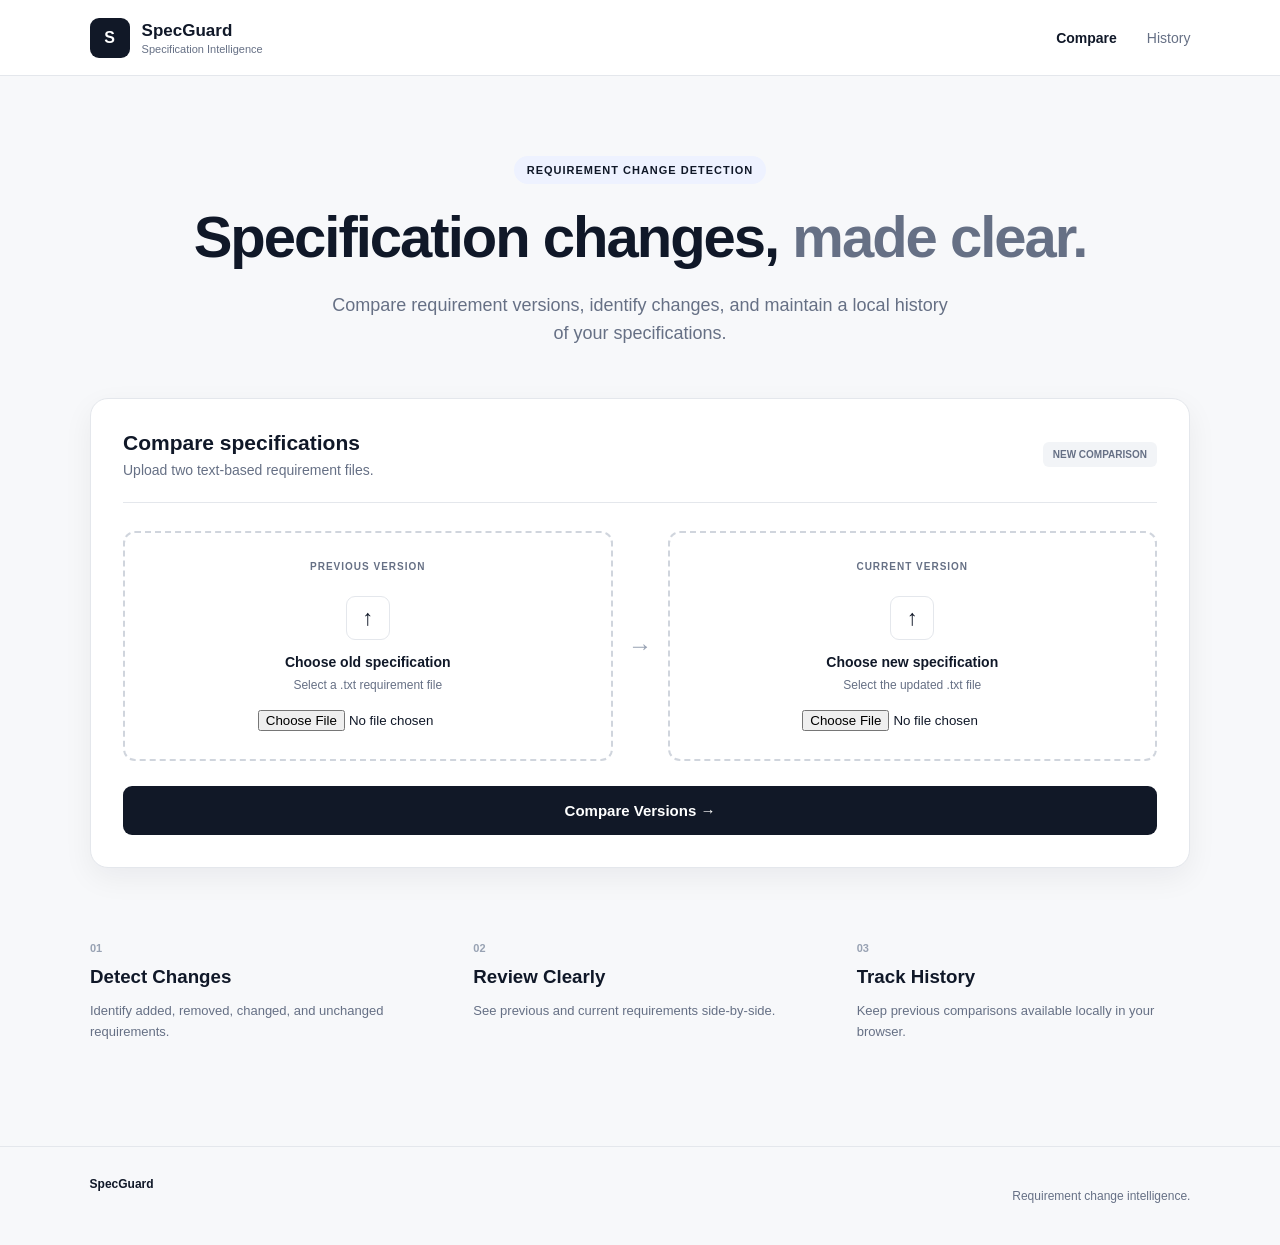
==== index.html @ 5589258a "Add GitHub Pages frontend" ====
<!DOCTYPE html>
<html lang="en">

<head>
    <meta charset="UTF-8">
    <meta name="viewport" content="width=device-width, initial-scale=1.0">

    <title>SpecGuard | Specification Change Detection</title>

    <link rel="stylesheet" href="static/style.css">
</head>

<body>

<nav class="navbar">
    <a href="#" class="brand" onclick="showComparePage()">
        <div class="brand-icon">S</div>

        <div>
            <span class="brand-name">SpecGuard</span>
            <span class="brand-tagline">
                Specification Intelligence
            </span>
        </div>
    </a>

    <div class="nav-links">
        <a href="#"
           id="compareNav"
           class="active"
           onclick="showComparePage()">
            Compare
        </a>

        <a href="#"
           id="historyNav"
           onclick="showHistoryPage()">
            History
        </a>
    </div>
</nav>


<main>

    <!-- COMPARE PAGE -->

    <div id="comparePage">

        <section class="hero">

            <div class="hero-badge">
                REQUIREMENT CHANGE DETECTION
            </div>

            <h1>
                Specification changes,
                <span>made clear.</span>
            </h1>

            <p>
                Compare requirement versions, identify changes,
                and maintain a local history of your specifications.
            </p>

        </section>


        <section class="comparison-card">

            <div class="card-header">

                <div>
                    <h2>Compare specifications</h2>

                    <p>
                        Upload two text-based requirement files.
                    </p>
                </div>

                <div class="step">
                    NEW COMPARISON
                </div>

            </div>


            <form id="comparisonForm">

                <div class="upload-grid">

                    <label class="upload-panel">

                        <span class="file-label">
                            PREVIOUS VERSION
                        </span>

                        <div class="upload-icon">↑</div>

                        <strong>
                            Choose old specification
                        </strong>

                        <span class="upload-description">
                            Select a .txt requirement file
                        </span>

                        <input
                            type="file"
                            id="oldFile"
                            accept=".txt"
                            required
                        >

                    </label>


                    <div class="arrow">
                        →
                    </div>


                    <label class="upload-panel">

                        <span class="file-label">
                            CURRENT VERSION
                        </span>

                        <div class="upload-icon">↑</div>

                        <strong>
                            Choose new specification
                        </strong>

                        <span class="upload-description">
                            Select the updated .txt file
                        </span>

                        <input
                            type="file"
                            id="newFile"
                            accept=".txt"
                            required
                        >

                    </label>

                </div>


                <button
                    class="compare-button"
                    type="submit"
                >
                    Compare Versions
                    <span>→</span>
                </button>

            </form>

        </section>


        <section class="features">

            <div>
                <span>01</span>

                <h3>Detect Changes</h3>

                <p>
                    Identify added, removed, changed,
                    and unchanged requirements.
                </p>
            </div>


            <div>
                <span>02</span>

                <h3>Review Clearly</h3>

                <p>
                    See previous and current requirements
                    side-by-side.
                </p>
            </div>


            <div>
                <span>03</span>

                <h3>Track History</h3>

                <p>
                    Keep previous comparisons available
                    locally in your browser.
                </p>
            </div>

        </section>

    </div>


    <!-- RESULTS PAGE -->

    <div id="resultsPage" style="display: none;">

        <section class="page-heading">

            <div>
                <div class="hero-badge">
                    COMPARISON COMPLETE
                </div>

                <h1>
                    Specification changes
                </h1>

                <p>
                    Review the differences detected between
                    the previous and current versions.
                </p>
            </div>


            <button
                class="secondary-button"
                onclick="showComparePage()"
            >
                + New Comparison
            </button>

        </section>


        <section class="summary">

            <div>
                <strong id="changedCount">0</strong>
                <span>Changed</span>
            </div>

            <div>
                <strong id="addedCount">0</strong>
                <span>Added</span>
            </div>

            <div>
                <strong id="removedCount">0</strong>
                <span>Removed</span>
            </div>

            <div>
                <strong id="unchangedCount">0</strong>
                <span>Unchanged</span>
            </div>

        </section>


        <section class="results-card">

            <div class="card-header">

                <div>
                    <h2>Change details</h2>

                    <p id="comparisonFileNames">
                        Previous and current requirements
                        shown side-by-side.
                    </p>
                </div>

            </div>


            <div class="table-wrapper">

                <table>

                    <thead>
                        <tr>
                            <th>Status</th>
                            <th>Previous Requirement</th>
                            <th>Current Requirement</th>
                        </tr>
                    </thead>

                    <tbody id="resultsBody">
                    </tbody>

                </table>

            </div>

        </section>


        <div class="bottom-actions">

            <button
                class="secondary-button"
                onclick="showComparePage()"
            >
                Compare Another Version
            </button>


            <div class="result-actions">

                <button
                    class="secondary-button"
                    onclick="downloadCurrentCSV()"
                >
                    Download CSV
                </button>


                <button
                    class="primary-link button-link"
                    onclick="showHistoryPage()"
                >
                    View History →
                </button>

            </div>

        </div>

    </div>


    <!-- HISTORY PAGE -->

    <div id="historyPage" style="display: none;">

        <section class="page-heading">

            <div>
                <div class="hero-badge">
                    AUDIT TRAIL
                </div>

                <h1>
                    Comparison history
                </h1>

                <p>
                    Review specification comparisons saved
                    in this browser.
                </p>
            </div>


            <button
                class="secondary-button"
                onclick="showComparePage()"
            >
                + New Comparison
            </button>

        </section>


        <section class="results-card">

            <div class="card-header">

                <div>
                    <h2>
                        Previous comparisons
                    </h2>

                    <p>
                        History is stored locally in
                        your browser.
                    </p>
                </div>

            </div>


            <div class="table-wrapper">

                <table>

                    <thead>
                        <tr>
                            <th>ID</th>
                            <th>Previous File</th>
                            <th>Current File</th>
                            <th>Changed</th>
                            <th>Added</th>
                            <th>Removed</th>
                            <th>Unchanged</th>
                            <th>Created</th>
                            <th></th>
                        </tr>
                    </thead>

                    <tbody id="historyBody">
                    </tbody>

                </table>

            </div>

        </section>

    </div>

</main>


<footer>
    <span>SpecGuard</span>

    <p>
        Requirement change intelligence.
    </p>
</footer>


<script>
const SIMILARITY_THRESHOLD = 0.55;

let currentComparison = null;


/*
    Similarity implementation for the static
    GitHub Pages version.

    This uses normalized Levenshtein similarity.
*/
function similarity(text1, text2) {

    const a = text1.toLowerCase().trim();
    const b = text2.toLowerCase().trim();

    if (a === b) {
        return 1;
    }

    const matrix = [];

    for (let i = 0; i <= b.length; i++) {
        matrix[i] = [i];
    }

    for (let j = 0; j <= a.length; j++) {
        matrix[0][j] = j;
    }

    for (let i = 1; i <= b.length; i++) {

        for (let j = 1; j <= a.length; j++) {

            if (b.charAt(i - 1) === a.charAt(j - 1)) {

                matrix[i][j] =
                    matrix[i - 1][j - 1];

            } else {

                matrix[i][j] = Math.min(
                    matrix[i - 1][j - 1] + 1,
                    matrix[i][j - 1] + 1,
                    matrix[i - 1][j] + 1
                );
            }
        }
    }

    const distance =
        matrix[b.length][a.length];

    const maxLength =
        Math.max(a.length, b.length);

    if (maxLength === 0) {
        return 1;
    }

    return 1 - (distance / maxLength);
}


function compareRequirements(
    oldRequirements,
    newRequirements
) {

    const results = [];

    const matchedNew = new Set();
    const matchedOld = new Set();


    /*
        PASS 1:
        Exact matches
    */
    oldRequirements.forEach(
        (oldRequirement, oldIndex) => {

            for (
                let newIndex = 0;
                newIndex < newRequirements.length;
                newIndex++
            ) {

                if (matchedNew.has(newIndex)) {
                    continue;
                }

                if (
                    oldRequirement.trim() ===
                    newRequirements[newIndex].trim()
                ) {

                    results.push({
                        status: "UNCHANGED",
                        old: oldRequirement,
                        new: newRequirements[newIndex],
                        similarity: 1
                    });

                    matchedOld.add(oldIndex);
                    matchedNew.add(newIndex);

                    break;
                }
            }
        }
    );


    /*
        PASS 2:
        Similar requirements
    */
    oldRequirements.forEach(
        (oldRequirement, oldIndex) => {

            if (matchedOld.has(oldIndex)) {
                return;
            }

            let bestScore = 0;
            let bestNewIndex = null;


            newRequirements.forEach(
                (newRequirement, newIndex) => {

                    if (matchedNew.has(newIndex)) {
                        return;
                    }

                    const score = similarity(
                        oldRequirement,
                        newRequirement
                    );

                    if (score > bestScore) {
                        bestScore = score;
                        bestNewIndex = newIndex;
                    }
                }
            );


            if (
                bestNewIndex !== null &&
                bestScore >= SIMILARITY_THRESHOLD
            ) {

                results.push({
                    status: "CHANGED",
                    old: oldRequirement,
                    new: newRequirements[bestNewIndex],
                    similarity:
                        Number(bestScore.toFixed(2))
                });

                matchedNew.add(bestNewIndex);

            } else {

                results.push({
                    status: "REMOVED",
                    old: oldRequirement,
                    new: null,
                    similarity: 0
                });
            }
        }
    );


    /*
        PASS 3:
        Remaining new requirements
    */
    newRequirements.forEach(
        (newRequirement, newIndex) => {

            if (!matchedNew.has(newIndex)) {

                results.push({
                    status: "ADDED",
                    old: null,
                    new: newRequirement,
                    similarity: 0
                });
            }
        }
    );


    return results;
}


function buildSummary(results) {

    return {
        changed:
            results.filter(
                result =>
                    result.status === "CHANGED"
            ).length,

        added:
            results.filter(
                result =>
                    result.status === "ADDED"
            ).length,

        removed:
            results.filter(
                result =>
                    result.status === "REMOVED"
            ).length,

        unchanged:
            results.filter(
                result =>
                    result.status === "UNCHANGED"
            ).length
    };
}


function parseRequirements(text) {

    return text
        .split(/\r?\n/)
        .map(line => line.trim())
        .filter(line => line.length > 0);
}


function escapeHTML(value) {

    if (value === null || value === undefined) {
        return "—";
    }

    const div = document.createElement("div");

    div.textContent = value;

    return div.innerHTML;
}


document
    .getElementById("comparisonForm")
    .addEventListener(
        "submit",
        async function(event) {

            event.preventDefault();

            const oldFile =
                document.getElementById("oldFile")
                    .files[0];

            const newFile =
                document.getElementById("newFile")
                    .files[0];


            if (!oldFile || !newFile) {

                alert(
                    "Please select both specification files."
                );

                return;
            }


            if (
                !oldFile.name.toLowerCase().endsWith(".txt") ||
                !newFile.name.toLowerCase().endsWith(".txt")
            ) {

                alert(
                    "Only .txt files are supported."
                );

                return;
            }


            const oldText =
                await oldFile.text();

            const newText =
                await newFile.text();


            const oldRequirements =
                parseRequirements(oldText);

            const newRequirements =
                parseRequirements(newText);


            if (
                oldRequirements.length === 0 ||
                newRequirements.length === 0
            ) {

                alert(
                    "Specification files cannot be empty."
                );

                return;
            }


            const results =
                compareRequirements(
                    oldRequirements,
                    newRequirements
                );


            const summary =
                buildSummary(results);


            currentComparison = {
                id: Date.now(),
                oldFilename: oldFile.name,
                newFilename: newFile.name,
                createdAt:
                    new Date().toLocaleString(),
                summary: summary,
                results: results
            };


            saveHistory(currentComparison);

            renderResults(currentComparison);

            showResultsPage();
        }
    );


function renderResults(comparison) {

    document.getElementById(
        "changedCount"
    ).textContent =
        comparison.summary.changed;

    document.getElementById(
        "addedCount"
    ).textContent =
        comparison.summary.added;

    document.getElementById(
        "removedCount"
    ).textContent =
        comparison.summary.removed;

    document.getElementById(
        "unchangedCount"
    ).textContent =
        comparison.summary.unchanged;


    document.getElementById(
        "comparisonFileNames"
    ).textContent =
        comparison.oldFilename +
        " → " +
        comparison.newFilename;


    const body =
        document.getElementById(
            "resultsBody"
        );


    body.innerHTML = "";


    comparison.results.forEach(
        result => {

            const row =
                document.createElement("tr");


            row.innerHTML = `
                <td>
                    <span class="status-badge ${result.status.toLowerCase()}">
                        ${escapeHTML(result.status)}
                    </span>
                </td>

                <td>
                    ${escapeHTML(result.old)}
                </td>

                <td>
                    ${escapeHTML(result.new)}
                </td>
            `;


            body.appendChild(row);
        }
    );
}


function getHistory() {

    try {

        return JSON.parse(
            localStorage.getItem(
                "specguardHistory"
            )
        ) || [];

    } catch (error) {

        return [];
    }
}


function saveHistory(comparison) {

    const history =
        getHistory();


    history.unshift(comparison);


    /*
        Keep the most recent 50 comparisons
        so browser storage does not grow forever.
    */
    const limitedHistory =
        history.slice(0, 50);


    localStorage.setItem(
        "specguardHistory",
        JSON.stringify(limitedHistory)
    );
}


function renderHistory() {

    const history =
        getHistory();


    const body =
        document.getElementById(
            "historyBody"
        );


    body.innerHTML = "";


    if (history.length === 0) {

        body.innerHTML = `
            <tr>
                <td colspan="9">
                    No comparisons have been saved yet.
                </td>
            </tr>
        `;

        return;
    }


    history.forEach(
        (comparison, index) => {

            const row =
                document.createElement("tr");


            row.innerHTML = `
                <td>
                    #${history.length - index}
                </td>

                <td>
                    ${escapeHTML(
                        comparison.oldFilename
                    )}
                </td>

                <td>
                    ${escapeHTML(
                        comparison.newFilename
                    )}
                </td>

                <td>
                    ${comparison.summary.changed}
                </td>

                <td>
                    ${comparison.summary.added}
                </td>

                <td>
                    ${comparison.summary.removed}
                </td>

                <td>
                    ${comparison.summary.unchanged}
                </td>

                <td>
                    ${escapeHTML(
                        comparison.createdAt
                    )}
                </td>

                <td>
                    <button
                        class="primary-link button-link"
                        onclick="openHistory(${comparison.id})"
                    >
                        View →
                    </button>
                </td>
            `;


            body.appendChild(row);
        }
    );
}


function openHistory(id) {

    const history =
        getHistory();


    const comparison =
        history.find(
            item => item.id === id
        );


    if (!comparison) {
        return;
    }


    currentComparison =
        comparison;


    renderResults(
        comparison
    );


    showResultsPage();
}


function downloadCurrentCSV() {

    if (!currentComparison) {
        return;
    }


    const rows = [

        [
            "SpecGuard Comparison Report"
        ],

        [
            "Previous File",
            currentComparison.oldFilename
        ],

        [
            "Current File",
            currentComparison.newFilename
        ],

        [
            "Created",
            currentComparison.createdAt
        ],

        [],

        [
            "Status",
            "Previous Requirement",
            "Current Requirement",
            "Similarity"
        ]
    ];


    currentComparison.results.forEach(
        result => {

            rows.push([
                result.status,
                result.old || "",
                result.new || "",
                result.similarity
            ]);
        }
    );


    const csv =
        rows
            .map(
                row =>
                    row
                        .map(csvEscape)
                        .join(",")
            )
            .join("\n");


    const blob =
        new Blob(
            [csv],
            {
                type:
                    "text/csv;charset=utf-8;"
            }
        );


    const url =
        URL.createObjectURL(blob);


    const link =
        document.createElement("a");


    link.href = url;

    link.download =
        "specguard_comparison.csv";


    document.body.appendChild(link);

    link.click();

    document.body.removeChild(link);

    URL.revokeObjectURL(url);
}


function csvEscape(value) {

    const text =
        String(
            value ?? ""
        );


    return (
        '"' +
        text.replace(
            /"/g,
            '""'
        ) +
        '"'
    );
}


function hidePages() {

    document.getElementById(
        "comparePage"
    ).style.display = "none";

    document.getElementById(
        "resultsPage"
    ).style.display = "none";

    document.getElementById(
        "historyPage"
    ).style.display = "none";


    document.getElementById(
        "compareNav"
    ).classList.remove("active");

    document.getElementById(
        "historyNav"
    ).classList.remove("active");
}


function showComparePage() {

    hidePages();

    document.getElementById(
        "comparePage"
    ).style.display = "block";

    document.getElementById(
        "compareNav"
    ).classList.add("active");

    window.scrollTo(0, 0);
}


function showResultsPage() {

    hidePages();

    document.getElementById(
        "resultsPage"
    ).style.display = "block";

    document.getElementById(
        "compareNav"
    ).classList.add("active");

    window.scrollTo(0, 0);
}


function showHistoryPage() {

    hidePages();

    renderHistory();

    document.getElementById(
        "historyPage"
    ).style.display = "block";

    document.getElementById(
        "historyNav"
    ).classList.add("active");

    window.scrollTo(0, 0);
}
</script>

</body>
</html>
---- static/style.css ----
* {
    box-sizing: border-box;
}

body {
    margin: 0;
    background: #f7f8fa;
    color: #101828;
    font-family: Arial, Helvetica, sans-serif;
}

/* NAVIGATION */

.navbar {
    height: 76px;
    padding: 0 7%;
    background: white;
    border-bottom: 1px solid #e4e7ec;
    display: flex;
    align-items: center;
    justify-content: space-between;
}

.brand {
    display: flex;
    align-items: center;
    gap: 12px;
    text-decoration: none;
    color: #101828;
}

.brand-icon {
    width: 40px;
    height: 40px;
    background: #111827;
    color: white;
    border-radius: 9px;
    display: flex;
    align-items: center;
    justify-content: center;
    font-weight: bold;
}

.brand-name {
    display: block;
    font-size: 17px;
    font-weight: bold;
}

.brand-tagline {
    display: block;
    margin-top: 2px;
    color: #667085;
    font-size: 11px;
}

.nav-links {
    display: flex;
    gap: 30px;
}

.nav-links a {
    color: #667085;
    text-decoration: none;
    font-size: 14px;
}

.nav-links a:hover,
.nav-links a.active {
    color: #101828;
    font-weight: 600;
}

/* MAIN */

main {
    width: 90%;
    max-width: 1100px;
    margin: auto;
}

/* HERO */

.hero {
    text-align: center;
    padding: 80px 20px 50px;
}

.hero-badge {
    display: inline-block;
    background: #eef2ff;
    padding: 8px 13px;
    border-radius: 20px;
    font-size: 11px;
    font-weight: bold;
    letter-spacing: 1px;
    margin-bottom: 22px;
}

.hero h1 {
    margin: 0;
    font-size: 58px;
    line-height: 1.08;
    letter-spacing: -2px;
}

.hero h1 span {
    color: #667085;
}

.hero p {
    max-width: 620px;
    margin: 22px auto 0;
    color: #667085;
    font-size: 18px;
    line-height: 1.6;
}

/* COMPARISON CARD */

.comparison-card {
    background: white;
    border: 1px solid #e4e7ec;
    border-radius: 18px;
    padding: 32px;
    box-shadow: 0 10px 30px rgba(16, 24, 40, 0.06);
}

.card-header {
    display: flex;
    justify-content: space-between;
    align-items: center;
    padding-bottom: 24px;
    border-bottom: 1px solid #e4e7ec;
}

.card-header h2 {
    margin: 0 0 7px;
    font-size: 21px;
}

.card-header p {
    margin: 0;
    color: #667085;
    font-size: 14px;
}

.step {
    background: #f2f4f7;
    color: #667085;
    padding: 7px 10px;
    border-radius: 6px;
    font-size: 10px;
    font-weight: bold;
}

/* FILE UPLOAD */

.upload-grid {
    display: grid;
    grid-template-columns: 1fr 55px 1fr;
    align-items: center;
    margin-top: 28px;
}

.upload-panel {
    min-height: 230px;
    padding: 28px;
    border: 2px dashed #d0d5dd;
    border-radius: 12px;
    display: flex;
    flex-direction: column;
    align-items: center;
    justify-content: center;
    cursor: pointer;
}

.upload-panel:hover {
    border-color: #667085;
    background: #fafafa;
}

.file-label {
    color: #667085;
    font-size: 10px;
    font-weight: bold;
    letter-spacing: 1px;
    margin-bottom: 24px;
}

.upload-icon {
    width: 44px;
    height: 44px;
    border: 1px solid #e4e7ec;
    border-radius: 9px;
    display: flex;
    align-items: center;
    justify-content: center;
    margin-bottom: 14px;
    font-size: 22px;
}

.upload-panel strong {
    font-size: 14px;
}

.upload-description {
    color: #667085;
    font-size: 12px;
    margin: 8px 0 18px;
}

.upload-panel input {
    max-width: 220px;
}

.arrow {
    text-align: center;
    color: #98a2b3;
    font-size: 24px;
}

/* BUTTON */

.compare-button {
    width: 100%;
    margin-top: 25px;
    padding: 16px;
    border: none;
    border-radius: 9px;
    background: #111827;
    color: white;
    font-size: 15px;
    font-weight: bold;
    cursor: pointer;
}

.compare-button:hover {
    background: #344054;
}

/* FEATURES */

.features {
    display: grid;
    grid-template-columns: repeat(3, 1fr);
    gap: 50px;
    margin: 70px 0 90px;
}

.features span {
    color: #98a2b3;
    font-size: 11px;
    font-weight: bold;
}

.features h3 {
    margin: 10px 0 8px;
}

.features p {
    color: #667085;
    font-size: 13px;
    line-height: 1.6;
}

/* FOOTER */

footer {
    padding: 30px 7%;
    border-top: 1px solid #e4e7ec;
    display: flex;
    justify-content: space-between;
    color: #667085;
    font-size: 12px;
}

footer span {
    color: #101828;
    font-weight: bold;
}

/* MOBILE */

@media (max-width: 700px) {
    .hero h1 {
        font-size: 42px;
    }

    .upload-grid {
        grid-template-columns: 1fr;
        gap: 15px;
    }

    .arrow {
        transform: rotate(90deg);
    }

    .features {
        grid-template-columns: 1fr;
    }
}
.result-actions {
    display: flex;
    align-items: center;
    gap: 20px;
}

@media (max-width: 700px) {
    .result-actions {
        align-items: flex-start;
        flex-direction: column;
    }
}
button.secondary-button,
button.primary-link {
    font-family: inherit;
    cursor: pointer;
}

.button-link {
    border: none;
    background: transparent;
}
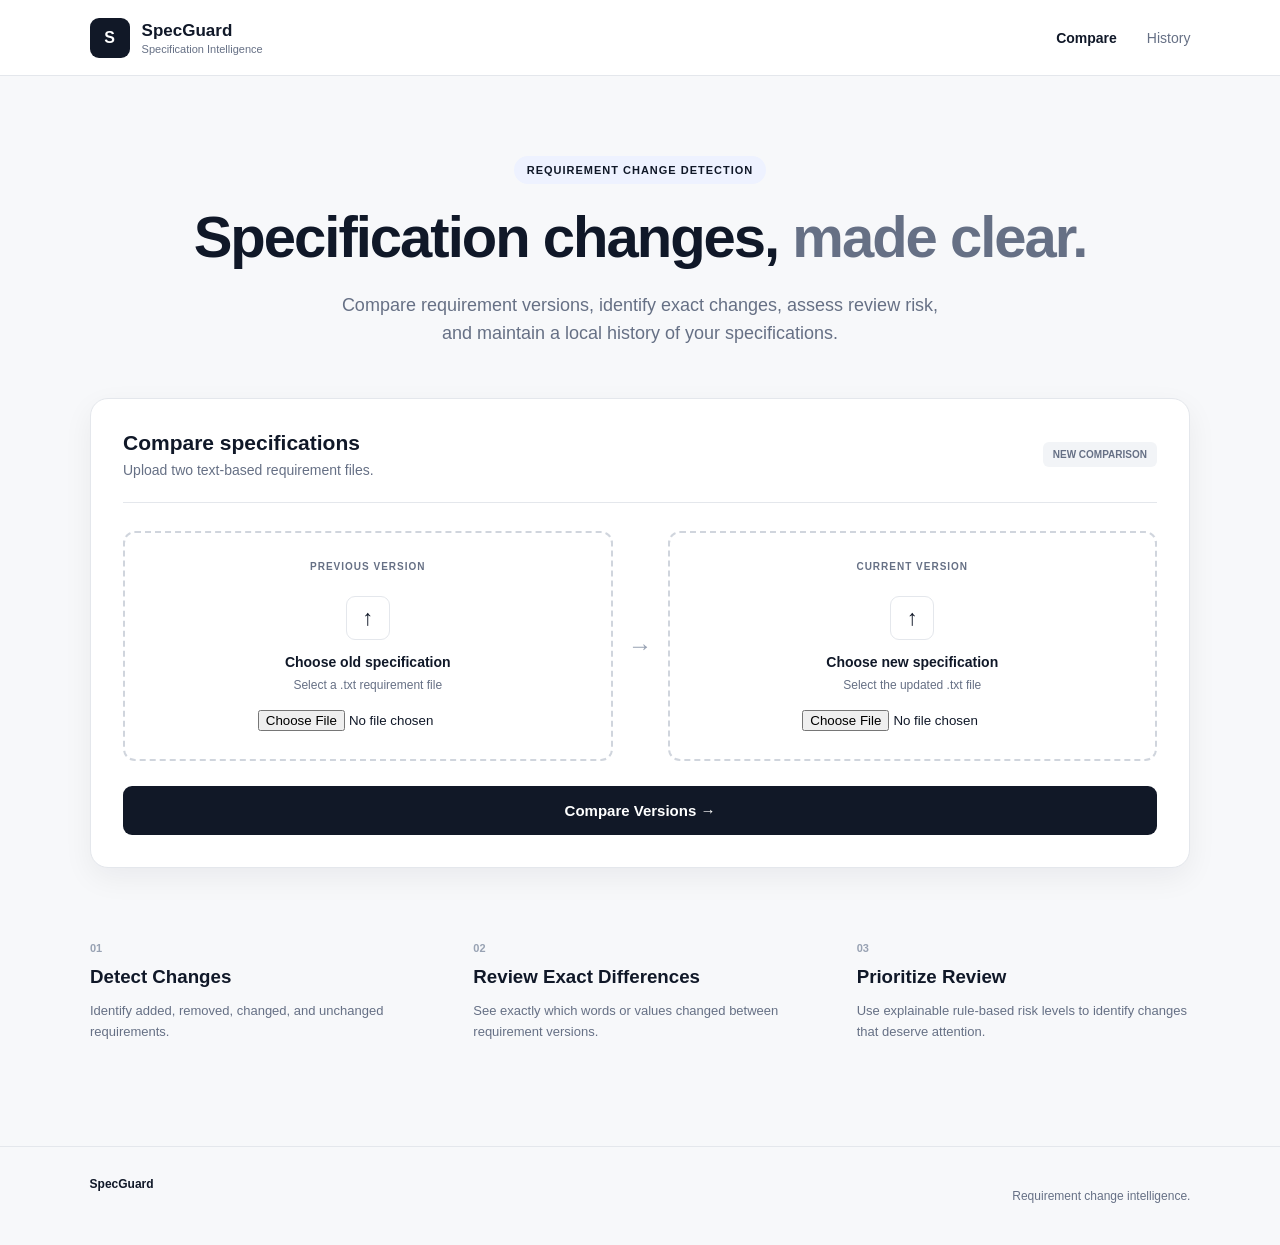
==== commit 709e816e: "Add change detail and risk analysis" ====
--- a/index.html
+++ b/index.html
@@ -13,7 +13,7 @@
 <body>
 
 <nav class="navbar">
-    <a href="#" class="brand" onclick="showComparePage()">
+    <a href="#" class="brand" onclick="showComparePage(); return false;">
         <div class="brand-icon">S</div>
 
         <div>
@@ -25,16 +25,20 @@
     </a>
 
     <div class="nav-links">
-        <a href="#"
-           id="compareNav"
-           class="active"
-           onclick="showComparePage()">
+        <a
+            href="#"
+            id="compareNav"
+            class="active"
+            onclick="showComparePage(); return false;"
+        >
             Compare
         </a>
 
-        <a href="#"
-           id="historyNav"
-           onclick="showHistoryPage()">
+        <a
+            href="#"
+            id="historyNav"
+            onclick="showHistoryPage(); return false;"
+        >
             History
         </a>
     </div>
@@ -43,7 +47,9 @@
 
 <main>
 
-    <!-- COMPARE PAGE -->
+    <!-- =====================================================
+         COMPARE PAGE
+    ====================================================== -->
 
     <div id="comparePage">
 
@@ -59,8 +65,9 @@
             </h1>
 
             <p>
-                Compare requirement versions, identify changes,
-                and maintain a local history of your specifications.
+                Compare requirement versions, identify exact changes,
+                assess review risk, and maintain a local history
+                of your specifications.
             </p>
 
         </section>
@@ -178,11 +185,11 @@
             <div>
                 <span>02</span>
 
-                <h3>Review Clearly</h3>
+                <h3>Review Exact Differences</h3>
 
                 <p>
-                    See previous and current requirements
-                    side-by-side.
+                    See exactly which words or values changed
+                    between requirement versions.
                 </p>
             </div>
 
@@ -190,11 +197,11 @@
             <div>
                 <span>03</span>
 
-                <h3>Track History</h3>
+                <h3>Prioritize Review</h3>
 
                 <p>
-                    Keep previous comparisons available
-                    locally in your browser.
+                    Use explainable rule-based risk levels
+                    to identify changes that deserve attention.
                 </p>
             </div>
 
@@ -203,7 +210,9 @@
     </div>
 
 
-    <!-- RESULTS PAGE -->
+    <!-- =====================================================
+         RESULTS PAGE
+    ====================================================== -->
 
     <div id="resultsPage" style="display: none;">
 
@@ -285,6 +294,8 @@
                             <th>Status</th>
                             <th>Previous Requirement</th>
                             <th>Current Requirement</th>
+                            <th>Detected Change</th>
+                            <th>Risk Analysis</th>
                         </tr>
                     </thead>
 
@@ -332,7 +343,9 @@
     </div>
 
 
-    <!-- HISTORY PAGE -->
+    <!-- =====================================================
+         HISTORY PAGE
+    ====================================================== -->
 
     <div id="historyPage" style="display: none;">
 
@@ -424,16 +437,24 @@
 
 
 <script>
+
 const SIMILARITY_THRESHOLD = 0.55;
 
+const SECURITY_KEYWORDS = [
+    "password",
+    "authentication",
+    "login",
+    "session",
+    "permission",
+    "access"
+];
+
 let currentComparison = null;
 
 
 /*
-    Similarity implementation for the static
-    GitHub Pages version.
-
-    This uses normalized Levenshtein similarity.
+    Normalized Levenshtein similarity for the
+    browser-based GitHub Pages version.
 */
 function similarity(text1, text2) {
 
@@ -458,7 +479,10 @@
 
         for (let j = 1; j <= a.length; j++) {
 
-            if (b.charAt(i - 1) === a.charAt(j - 1)) {
+            if (
+                b.charAt(i - 1) ===
+                a.charAt(j - 1)
+            ) {
 
                 matrix[i][j] =
                     matrix[i - 1][j - 1];
@@ -488,6 +512,214 @@
 }
 
 
+/*
+    Word-level change analysis.
+
+    Uses a longest-common-subsequence table to
+    identify words/values that were removed and added.
+*/
+function getChangeDetails(oldText, newText) {
+
+    const oldWords =
+        oldText.trim().split(/\s+/);
+
+    const newWords =
+        newText.trim().split(/\s+/);
+
+    const rows =
+        oldWords.length + 1;
+
+    const columns =
+        newWords.length + 1;
+
+    const dp = Array.from(
+        { length: rows },
+        () => Array(columns).fill(0)
+    );
+
+
+    for (let i = 1; i < rows; i++) {
+
+        for (let j = 1; j < columns; j++) {
+
+            if (
+                oldWords[i - 1] ===
+                newWords[j - 1]
+            ) {
+
+                dp[i][j] =
+                    dp[i - 1][j - 1] + 1;
+
+            } else {
+
+                dp[i][j] =
+                    Math.max(
+                        dp[i - 1][j],
+                        dp[i][j - 1]
+                    );
+            }
+        }
+    }
+
+
+    const removed = [];
+    const added = [];
+
+    let i = oldWords.length;
+    let j = newWords.length;
+
+
+    while (i > 0 && j > 0) {
+
+        if (
+            oldWords[i - 1] ===
+            newWords[j - 1]
+        ) {
+
+            i--;
+            j--;
+
+        } else if (
+            dp[i - 1][j] >=
+            dp[i][j - 1]
+        ) {
+
+            removed.unshift(
+                oldWords[i - 1]
+            );
+
+            i--;
+
+        } else {
+
+            added.unshift(
+                newWords[j - 1]
+            );
+
+            j--;
+        }
+    }
+
+
+    while (i > 0) {
+
+        removed.unshift(
+            oldWords[i - 1]
+        );
+
+        i--;
+    }
+
+
+    while (j > 0) {
+
+        added.unshift(
+            newWords[j - 1]
+        );
+
+        j--;
+    }
+
+
+    return {
+        removed: removed,
+        added: added
+    };
+}
+
+
+/*
+    Explainable rule-based risk analysis.
+
+    This is a review-priority heuristic.
+    It is not a prediction that a requirement is
+    objectively dangerous.
+*/
+function analyzeRisk(result) {
+
+    if (result.status === "UNCHANGED") {
+
+        return {
+            level: "NONE",
+            reason:
+                "Requirement did not change."
+        };
+    }
+
+
+    if (result.status === "ADDED") {
+
+        return {
+            level: "MEDIUM",
+            reason:
+                "A new requirement was added."
+        };
+    }
+
+
+    if (result.status === "REMOVED") {
+
+        return {
+            level: "HIGH",
+            reason:
+                "An existing requirement was removed."
+        };
+    }
+
+
+    if (result.status === "CHANGED") {
+
+        const newRequirement =
+            (result.new || "")
+                .toLowerCase();
+
+        const securitySensitive =
+            SECURITY_KEYWORDS.some(
+                keyword =>
+                    newRequirement.includes(
+                        keyword
+                    )
+            );
+
+
+        if (securitySensitive) {
+
+            return {
+                level: "HIGH",
+                reason:
+                    "Security-sensitive requirement was changed."
+            };
+        }
+
+
+        return {
+            level: "MEDIUM",
+            reason:
+                "Requirement was changed."
+        };
+    }
+
+
+    return {
+        level: "UNKNOWN",
+        reason:
+            "Unsupported comparison status."
+    };
+}
+
+
+/*
+    Compare two arrays of requirements.
+
+    Pass 1:
+    Match exact requirements.
+
+    Pass 2:
+    Match sufficiently similar requirements.
+
+    Pass 3:
+    Mark unmatched new requirements as added.
+*/
 function compareRequirements(
     oldRequirements,
     newRequirements
@@ -512,24 +744,42 @@
                 newIndex++
             ) {
 
-                if (matchedNew.has(newIndex)) {
+                if (
+                    matchedNew.has(newIndex)
+                ) {
                     continue;
                 }
+
 
                 if (
                     oldRequirement.trim() ===
                     newRequirements[newIndex].trim()
                 ) {
 
-                    results.push({
+                    const result = {
                         status: "UNCHANGED",
                         old: oldRequirement,
-                        new: newRequirements[newIndex],
-                        similarity: 1
-                    });
-
-                    matchedOld.add(oldIndex);
-                    matchedNew.add(newIndex);
+                        new:
+                            newRequirements[newIndex],
+                        similarity: 1,
+                        changes: {
+                            removed: [],
+                            added: []
+                        }
+                    };
+
+                    result.risk =
+                        analyzeRisk(result);
+
+                    results.push(result);
+
+                    matchedOld.add(
+                        oldIndex
+                    );
+
+                    matchedNew.add(
+                        newIndex
+                    );
 
                     break;
                 }
@@ -545,29 +795,48 @@
     oldRequirements.forEach(
         (oldRequirement, oldIndex) => {
 
-            if (matchedOld.has(oldIndex)) {
+            if (
+                matchedOld.has(oldIndex)
+            ) {
                 return;
             }
 
+
             let bestScore = 0;
             let bestNewIndex = null;
 
 
             newRequirements.forEach(
-                (newRequirement, newIndex) => {
-
-                    if (matchedNew.has(newIndex)) {
+                (
+                    newRequirement,
+                    newIndex
+                ) => {
+
+                    if (
+                        matchedNew.has(
+                            newIndex
+                        )
+                    ) {
                         return;
                     }
 
-                    const score = similarity(
-                        oldRequirement,
-                        newRequirement
-                    );
-
-                    if (score > bestScore) {
-                        bestScore = score;
-                        bestNewIndex = newIndex;
+
+                    const score =
+                        similarity(
+                            oldRequirement,
+                            newRequirement
+                        );
+
+
+                    if (
+                        score > bestScore
+                    ) {
+
+                        bestScore =
+                            score;
+
+                        bestNewIndex =
+                            newIndex;
                     }
                 }
             );
@@ -575,27 +844,61 @@
 
             if (
                 bestNewIndex !== null &&
-                bestScore >= SIMILARITY_THRESHOLD
+                bestScore >=
+                    SIMILARITY_THRESHOLD
             ) {
 
-                results.push({
+                const newRequirement =
+                    newRequirements[
+                        bestNewIndex
+                    ];
+
+
+                const result = {
                     status: "CHANGED",
                     old: oldRequirement,
-                    new: newRequirements[bestNewIndex],
+                    new: newRequirement,
                     similarity:
-                        Number(bestScore.toFixed(2))
-                });
-
-                matchedNew.add(bestNewIndex);
+                        Number(
+                            bestScore.toFixed(2)
+                        ),
+                    changes:
+                        getChangeDetails(
+                            oldRequirement,
+                            newRequirement
+                        )
+                };
+
+
+                result.risk =
+                    analyzeRisk(result);
+
+
+                results.push(result);
+
+                matchedNew.add(
+                    bestNewIndex
+                );
 
             } else {
 
-                results.push({
+                const result = {
                     status: "REMOVED",
                     old: oldRequirement,
                     new: null,
-                    similarity: 0
-                });
+                    similarity: 0,
+                    changes: {
+                        removed: [],
+                        added: []
+                    }
+                };
+
+
+                result.risk =
+                    analyzeRisk(result);
+
+
+                results.push(result);
             }
         }
     );
@@ -606,16 +909,34 @@
         Remaining new requirements
     */
     newRequirements.forEach(
-        (newRequirement, newIndex) => {
-
-            if (!matchedNew.has(newIndex)) {
-
-                results.push({
+        (
+            newRequirement,
+            newIndex
+        ) => {
+
+            if (
+                !matchedNew.has(
+                    newIndex
+                )
+            ) {
+
+                const result = {
                     status: "ADDED",
                     old: null,
                     new: newRequirement,
-                    similarity: 0
-                });
+                    similarity: 0,
+                    changes: {
+                        removed: [],
+                        added: []
+                    }
+                };
+
+
+                result.risk =
+                    analyzeRisk(result);
+
+
+                results.push(result);
             }
         }
     );
@@ -628,28 +949,33 @@
 function buildSummary(results) {
 
     return {
+
         changed:
             results.filter(
                 result =>
-                    result.status === "CHANGED"
+                    result.status ===
+                    "CHANGED"
             ).length,
 
         added:
             results.filter(
                 result =>
-                    result.status === "ADDED"
+                    result.status ===
+                    "ADDED"
             ).length,
 
         removed:
             results.filter(
                 result =>
-                    result.status === "REMOVED"
+                    result.status ===
+                    "REMOVED"
             ).length,
 
         unchanged:
             results.filter(
                 result =>
-                    result.status === "UNCHANGED"
+                    result.status ===
+                    "UNCHANGED"
             ).length
     };
 }
@@ -659,43 +985,167 @@
 
     return text
         .split(/\r?\n/)
-        .map(line => line.trim())
-        .filter(line => line.length > 0);
+        .map(
+            line =>
+                line.trim()
+        )
+        .filter(
+            line =>
+                line.length > 0
+        );
 }
 
 
 function escapeHTML(value) {
 
-    if (value === null || value === undefined) {
+    if (
+        value === null ||
+        value === undefined
+    ) {
         return "—";
     }
 
-    const div = document.createElement("div");
-
-    div.textContent = value;
+
+    const div =
+        document.createElement(
+            "div"
+        );
+
+    div.textContent =
+        String(value);
 
     return div.innerHTML;
 }
 
 
+function getDetectedChange(result) {
+
+    if (
+        result.status === "CHANGED"
+    ) {
+
+        const removed =
+            result.changes?.removed
+                ?.join(" ") || "—";
+
+        const added =
+            result.changes?.added
+                ?.join(" ") || "—";
+
+
+        return (
+            removed +
+            " → " +
+            added
+        );
+    }
+
+
+    if (
+        result.status === "ADDED"
+    ) {
+        return "New requirement";
+    }
+
+
+    if (
+        result.status === "REMOVED"
+    ) {
+        return "Requirement removed";
+    }
+
+
+    return "No change";
+}
+
+
+/*
+    Support old history entries created before
+    risk/change-detail analysis was introduced.
+*/
+function enrichResult(result) {
+
+    const enriched = {
+        ...result
+    };
+
+
+    if (
+        !enriched.changes
+    ) {
+
+        if (
+            enriched.status ===
+                "CHANGED" &&
+            enriched.old &&
+            enriched.new
+        ) {
+
+            enriched.changes =
+                getChangeDetails(
+                    enriched.old,
+                    enriched.new
+                );
+
+        } else {
+
+            enriched.changes = {
+                removed: [],
+                added: []
+            };
+        }
+    }
+
+
+    if (
+        !enriched.risk
+    ) {
+
+        enriched.risk =
+            analyzeRisk(
+                enriched
+            );
+    }
+
+
+    return enriched;
+}
+
+
+/*
+    FORM SUBMISSION
+*/
 document
-    .getElementById("comparisonForm")
+    .getElementById(
+        "comparisonForm"
+    )
     .addEventListener(
         "submit",
         async function(event) {
 
             event.preventDefault();
 
+
             const oldFile =
-                document.getElementById("oldFile")
+                document
+                    .getElementById(
+                        "oldFile"
+                    )
                     .files[0];
 
+
             const newFile =
-                document.getElementById("newFile")
+                document
+                    .getElementById(
+                        "newFile"
+                    )
                     .files[0];
 
 
-            if (!oldFile || !newFile) {
+            if (
+                !oldFile ||
+                !newFile
+            ) {
 
                 alert(
                     "Please select both specification files."
@@ -706,8 +1156,12 @@
 
 
             if (
-                !oldFile.name.toLowerCase().endsWith(".txt") ||
-                !newFile.name.toLowerCase().endsWith(".txt")
+                !oldFile.name
+                    .toLowerCase()
+                    .endsWith(".txt") ||
+                !newFile.name
+                    .toLowerCase()
+                    .endsWith(".txt")
             ) {
 
                 alert(
@@ -726,10 +1180,14 @@
 
 
             const oldRequirements =
-                parseRequirements(oldText);
+                parseRequirements(
+                    oldText
+                );
 
             const newRequirements =
-                parseRequirements(newText);
+                parseRequirements(
+                    newText
+                );
 
 
             if (
@@ -753,23 +1211,42 @@
 
 
             const summary =
-                buildSummary(results);
+                buildSummary(
+                    results
+                );
 
 
             currentComparison = {
+
                 id: Date.now(),
-                oldFilename: oldFile.name,
-                newFilename: newFile.name,
+
+                oldFilename:
+                    oldFile.name,
+
+                newFilename:
+                    newFile.name,
+
                 createdAt:
-                    new Date().toLocaleString(),
-                summary: summary,
-                results: results
+                    new Date()
+                        .toLocaleString(),
+
+                summary:
+                    summary,
+
+                results:
+                    results
             };
 
 
-            saveHistory(currentComparison);
-
-            renderResults(currentComparison);
+            saveHistory(
+                currentComparison
+            );
+
+
+            renderResults(
+                currentComparison
+            );
+
 
             showResultsPage();
         }
@@ -778,33 +1255,54 @@
 
 function renderResults(comparison) {
 
-    document.getElementById(
-        "changedCount"
-    ).textContent =
-        comparison.summary.changed;
-
-    document.getElementById(
-        "addedCount"
-    ).textContent =
-        comparison.summary.added;
-
-    document.getElementById(
-        "removedCount"
-    ).textContent =
-        comparison.summary.removed;
-
-    document.getElementById(
-        "unchangedCount"
-    ).textContent =
-        comparison.summary.unchanged;
-
-
-    document.getElementById(
-        "comparisonFileNames"
-    ).textContent =
-        comparison.oldFilename +
-        " → " +
-        comparison.newFilename;
+    document
+        .getElementById(
+            "changedCount"
+        )
+        .textContent =
+            comparison
+                .summary
+                .changed;
+
+
+    document
+        .getElementById(
+            "addedCount"
+        )
+        .textContent =
+            comparison
+                .summary
+                .added;
+
+
+    document
+        .getElementById(
+            "removedCount"
+        )
+        .textContent =
+            comparison
+                .summary
+                .removed;
+
+
+    document
+        .getElementById(
+            "unchangedCount"
+        )
+        .textContent =
+            comparison
+                .summary
+                .unchanged;
+
+
+    document
+        .getElementById(
+            "comparisonFileNames"
+        )
+        .textContent =
+            comparison.oldFilename +
+            " → " +
+            comparison.newFilename;
 
 
     const body =
@@ -816,14 +1314,39 @@
     body.innerHTML = "";
 
 
+    comparison.results =
+        comparison.results.map(
+            enrichResult
+        );
+
+
     comparison.results.forEach(
         result => {
 
             const row =
-                document.createElement("tr");
+                document.createElement(
+                    "tr"
+                );
+
+
+            const detectedChange =
+                getDetectedChange(
+                    result
+                );
+
+
+            const riskLevel =
+                result.risk?.level ||
+                "UNKNOWN";
+
+
+            const riskReason =
+                result.risk?.reason ||
+                "Risk analysis unavailable.";
 
 
             row.innerHTML = `
+
                 <td>
                     <span class="status-badge ${result.status.toLowerCase()}">
                         ${escapeHTML(result.status)}
@@ -837,15 +1360,40 @@
                 <td>
                     ${escapeHTML(result.new)}
                 </td>
+
+                <td>
+                    <div class="change-detail">
+                        ${escapeHTML(detectedChange)}
+                    </div>
+                </td>
+
+                <td>
+                    <div class="risk-analysis">
+
+                        <span class="risk-badge ${riskLevel.toLowerCase()}">
+                            ${escapeHTML(riskLevel)}
+                        </span>
+
+                        <div class="risk-reason">
+                            ${escapeHTML(riskReason)}
+                        </div>
+
+                    </div>
+                </td>
             `;
 
 
-            body.appendChild(row);
+            body.appendChild(
+                row
+            );
         }
     );
 }
 
 
+/*
+    HISTORY
+*/
 function getHistory() {
 
     try {
@@ -869,7 +1417,9 @@
         getHistory();
 
 
-    history.unshift(comparison);
+    history.unshift(
+        comparison
+    );
 
 
     /*
@@ -877,12 +1427,17 @@
         so browser storage does not grow forever.
     */
     const limitedHistory =
-        history.slice(0, 50);
+        history.slice(
+            0,
+            50
+        );
 
 
     localStorage.setItem(
         "specguardHistory",
-        JSON.stringify(limitedHistory)
+        JSON.stringify(
+            limitedHistory
+        )
     );
 }
 
@@ -902,7 +1457,9 @@
     body.innerHTML = "";
 
 
-    if (history.length === 0) {
+    if (
+        history.length === 0
+    ) {
 
         body.innerHTML = `
             <tr>
@@ -920,10 +1477,13 @@
         (comparison, index) => {
 
             const row =
-                document.createElement("tr");
+                document.createElement(
+                    "tr"
+                );
 
 
             row.innerHTML = `
+
                 <td>
                     #${history.length - index}
                 </td>
@@ -973,7 +1533,9 @@
             `;
 
 
-            body.appendChild(row);
+            body.appendChild(
+                row
+            );
         }
     );
 }
@@ -987,13 +1549,25 @@
 
     const comparison =
         history.find(
-            item => item.id === id
+            item =>
+                item.id === id
         );
 
 
     if (!comparison) {
         return;
     }
+
+
+    /*
+        Old browser history may not contain the
+        new changes/risk properties, so enrich it
+        when opened.
+    */
+    comparison.results =
+        comparison.results.map(
+            enrichResult
+        );
 
 
     currentComparison =
@@ -1009,11 +1583,22 @@
 }
 
 
+/*
+    CSV REPORT
+*/
 function downloadCurrentCSV() {
 
-    if (!currentComparison) {
+    if (
+        !currentComparison
+    ) {
         return;
     }
+
+
+    currentComparison.results =
+        currentComparison.results.map(
+            enrichResult
+        );
 
 
     const rows = [
@@ -1043,7 +1628,10 @@
             "Status",
             "Previous Requirement",
             "Current Requirement",
-            "Similarity"
+            "Similarity",
+            "Detected Change",
+            "Risk Level",
+            "Risk Reason"
         ]
     ];
 
@@ -1052,10 +1640,24 @@
         result => {
 
             rows.push([
+
                 result.status,
+
                 result.old || "",
+
                 result.new || "",
-                result.similarity
+
+                result.similarity,
+
+                getDetectedChange(
+                    result
+                ),
+
+                result.risk?.level ||
+                    "UNKNOWN",
+
+                result.risk?.reason ||
+                    "Risk analysis unavailable."
             ]);
         }
     );
@@ -1066,7 +1668,9 @@
             .map(
                 row =>
                     row
-                        .map(csvEscape)
+                        .map(
+                            csvEscape
+                        )
                         .join(",")
             )
             .join("\n");
@@ -1083,26 +1687,41 @@
 
 
     const url =
-        URL.createObjectURL(blob);
+        URL.createObjectURL(
+            blob
+        );
 
 
     const link =
-        document.createElement("a");
-
-
-    link.href = url;
+        document.createElement(
+            "a"
+        );
+
+
+    link.href =
+        url;
+
 
     link.download =
         "specguard_comparison.csv";
 
 
-    document.body.appendChild(link);
+    document.body.appendChild(
+        link
+    );
+
 
     link.click();
 
-    document.body.removeChild(link);
-
-    URL.revokeObjectURL(url);
+
+    document.body.removeChild(
+        link
+    );
+
+
+    URL.revokeObjectURL(
+        url
+    );
 }
 
 
@@ -1125,28 +1744,51 @@
 }
 
 
+/*
+    NAVIGATION
+*/
 function hidePages() {
 
-    document.getElementById(
-        "comparePage"
-    ).style.display = "none";
-
-    document.getElementById(
-        "resultsPage"
-    ).style.display = "none";
-
-    document.getElementById(
-        "historyPage"
-    ).style.display = "none";
-
-
-    document.getElementById(
-        "compareNav"
-    ).classList.remove("active");
-
-    document.getElementById(
-        "historyNav"
-    ).classList.remove("active");
+    document
+        .getElementById(
+            "comparePage"
+        )
+        .style.display =
+            "none";
+
+
+    document
+        .getElementById(
+            "resultsPage"
+        )
+        .style.display =
+            "none";
+
+
+    document
+        .getElementById(
+            "historyPage"
+        )
+        .style.display =
+            "none";
+
+
+    document
+        .getElementById(
+            "compareNav"
+        )
+        .classList.remove(
+            "active"
+        );
+
+
+    document
+        .getElementById(
+            "historyNav"
+        )
+        .classList.remove(
+            "active"
+        );
 }
 
 
@@ -1154,15 +1796,28 @@
 
     hidePages();
 
-    document.getElementById(
-        "comparePage"
-    ).style.display = "block";
-
-    document.getElementById(
-        "compareNav"
-    ).classList.add("active");
-
-    window.scrollTo(0, 0);
+
+    document
+        .getElementById(
+            "comparePage"
+        )
+        .style.display =
+            "block";
+
+
+    document
+        .getElementById(
+            "compareNav"
+        )
+        .classList.add(
+            "active"
+        );
+
+
+    window.scrollTo(
+        0,
+        0
+    );
 }
 
 
@@ -1170,15 +1825,28 @@
 
     hidePages();
 
-    document.getElementById(
-        "resultsPage"
-    ).style.display = "block";
-
-    document.getElementById(
-        "compareNav"
-    ).classList.add("active");
-
-    window.scrollTo(0, 0);
+
+    document
+        .getElementById(
+            "resultsPage"
+        )
+        .style.display =
+            "block";
+
+
+    document
+        .getElementById(
+            "compareNav"
+        )
+        .classList.add(
+            "active"
+        );
+
+
+    window.scrollTo(
+        0,
+        0
+    );
 }
 
 
@@ -1186,18 +1854,33 @@
 
     hidePages();
 
+
     renderHistory();
 
-    document.getElementById(
-        "historyPage"
-    ).style.display = "block";
-
-    document.getElementById(
-        "historyNav"
-    ).classList.add("active");
-
-    window.scrollTo(0, 0);
-}
+
+    document
+        .getElementById(
+            "historyPage"
+        )
+        .style.display =
+            "block";
+
+
+    document
+        .getElementById(
+            "historyNav"
+        )
+        .classList.add(
+            "active"
+        );
+
+
+    window.scrollTo(
+        0,
+        0
+    );
+}
+
 </script>
 
 </body>
--- a/static/style.css
+++ b/static/style.css
@@ -321,4 +321,264 @@
 .button-link {
     border: none;
     background: transparent;
+}
+/* =========================================================
+   CHANGE DETAIL
+========================================================= */
+
+.change-detail {
+    display: inline-block;
+    padding: 7px 10px;
+    background: #f2f4f7;
+    border: 1px solid #e4e7ec;
+    border-radius: 7px;
+    color: #344054;
+    font-size: 12px;
+    font-weight: 600;
+    white-space: nowrap;
+}
+
+
+/* =========================================================
+   RISK ANALYSIS
+========================================================= */
+
+.risk-analysis {
+    min-width: 150px;
+}
+
+.risk-badge {
+    display: inline-block;
+    padding: 5px 9px;
+    border-radius: 20px;
+    font-size: 10px;
+    font-weight: 700;
+    letter-spacing: 0.6px;
+    margin-bottom: 6px;
+}
+
+/* High review priority */
+
+.risk-badge.high {
+    background: #fee4e2;
+    color: #b42318;
+    border: 1px solid #fecdca;
+}
+
+/* Medium review priority */
+
+.risk-badge.medium {
+    background: #fef0c7;
+    color: #b54708;
+    border: 1px solid #fedf89;
+}
+
+/* No review risk */
+
+.risk-badge.none {
+    background: #ecfdf3;
+    color: #027a48;
+    border: 1px solid #abefc6;
+}
+
+/* Fallback */
+
+.risk-badge.unknown {
+    background: #f2f4f7;
+    color: #475467;
+    border: 1px solid #d0d5dd;
+}
+
+.risk-reason {
+    max-width: 210px;
+    color: #667085;
+    font-size: 11px;
+    line-height: 1.45;
+}
+
+
+/* =========================================================
+   RESULTS TABLE
+========================================================= */
+
+.results-card table {
+    width: 100%;
+    border-collapse: collapse;
+}
+
+.results-card th {
+    padding: 13px 15px;
+    background: #f9fafb;
+    color: #667085;
+    border-bottom: 1px solid #e4e7ec;
+    text-align: left;
+    font-size: 11px;
+    font-weight: 700;
+    letter-spacing: 0.3px;
+    white-space: nowrap;
+}
+
+.results-card td {
+    padding: 16px 15px;
+    border-bottom: 1px solid #eaecf0;
+    color: #344054;
+    font-size: 13px;
+    line-height: 1.5;
+    vertical-align: top;
+}
+
+.results-card tbody tr:hover {
+    background: #fcfcfd;
+}
+
+.table-wrapper {
+    overflow-x: auto;
+}
+
+
+/* =========================================================
+   STATUS BADGES
+========================================================= */
+
+.status-badge {
+    display: inline-block;
+    padding: 5px 8px;
+    border-radius: 6px;
+    font-size: 10px;
+    font-weight: 700;
+    letter-spacing: 0.4px;
+}
+
+.status-badge.changed {
+    background: #fff4e5;
+    color: #b54708;
+}
+
+.status-badge.added {
+    background: #ecfdf3;
+    color: #027a48;
+}
+
+.status-badge.removed {
+    background: #fef3f2;
+    color: #b42318;
+}
+
+.status-badge.unchanged {
+    background: #f2f4f7;
+    color: #475467;
+}
+
+
+/* =========================================================
+   RESULTS PAGE LAYOUT
+========================================================= */
+
+.page-heading {
+    display: flex;
+    justify-content: space-between;
+    align-items: flex-end;
+    gap: 30px;
+    padding: 65px 0 30px;
+}
+
+.page-heading h1 {
+    margin: 8px 0 8px;
+    font-size: 38px;
+}
+
+.page-heading p {
+    margin: 0;
+    color: #667085;
+}
+
+.summary {
+    display: grid;
+    grid-template-columns: repeat(4, 1fr);
+    gap: 14px;
+    margin-bottom: 25px;
+}
+
+.summary > div {
+    background: white;
+    border: 1px solid #e4e7ec;
+    border-radius: 10px;
+    padding: 20px;
+}
+
+.summary strong {
+    display: block;
+    margin-bottom: 5px;
+    font-size: 26px;
+}
+
+.summary span {
+    color: #667085;
+    font-size: 12px;
+}
+
+.results-card {
+    background: white;
+    border: 1px solid #e4e7ec;
+    border-radius: 14px;
+    overflow: hidden;
+    box-shadow: 0 6px 20px rgba(16, 24, 40, 0.04);
+}
+
+.results-card .card-header {
+    padding: 24px;
+}
+
+.bottom-actions {
+    display: flex;
+    justify-content: space-between;
+    align-items: center;
+    gap: 20px;
+    margin: 25px 0 70px;
+}
+
+.secondary-button {
+    padding: 11px 15px;
+    background: white;
+    color: #344054;
+    border: 1px solid #d0d5dd;
+    border-radius: 8px;
+    font-weight: 600;
+    cursor: pointer;
+}
+
+.secondary-button:hover {
+    background: #f9fafb;
+}
+
+.primary-link {
+    color: #101828;
+    font-weight: 600;
+    text-decoration: none;
+}
+
+
+/* =========================================================
+   RESULTS MOBILE
+========================================================= */
+
+@media (max-width: 700px) {
+
+    .page-heading {
+        align-items: flex-start;
+        flex-direction: column;
+    }
+
+    .summary {
+        grid-template-columns: repeat(2, 1fr);
+    }
+
+    .bottom-actions {
+        align-items: flex-start;
+        flex-direction: column;
+    }
+
+    .change-detail {
+        white-space: normal;
+    }
 }
